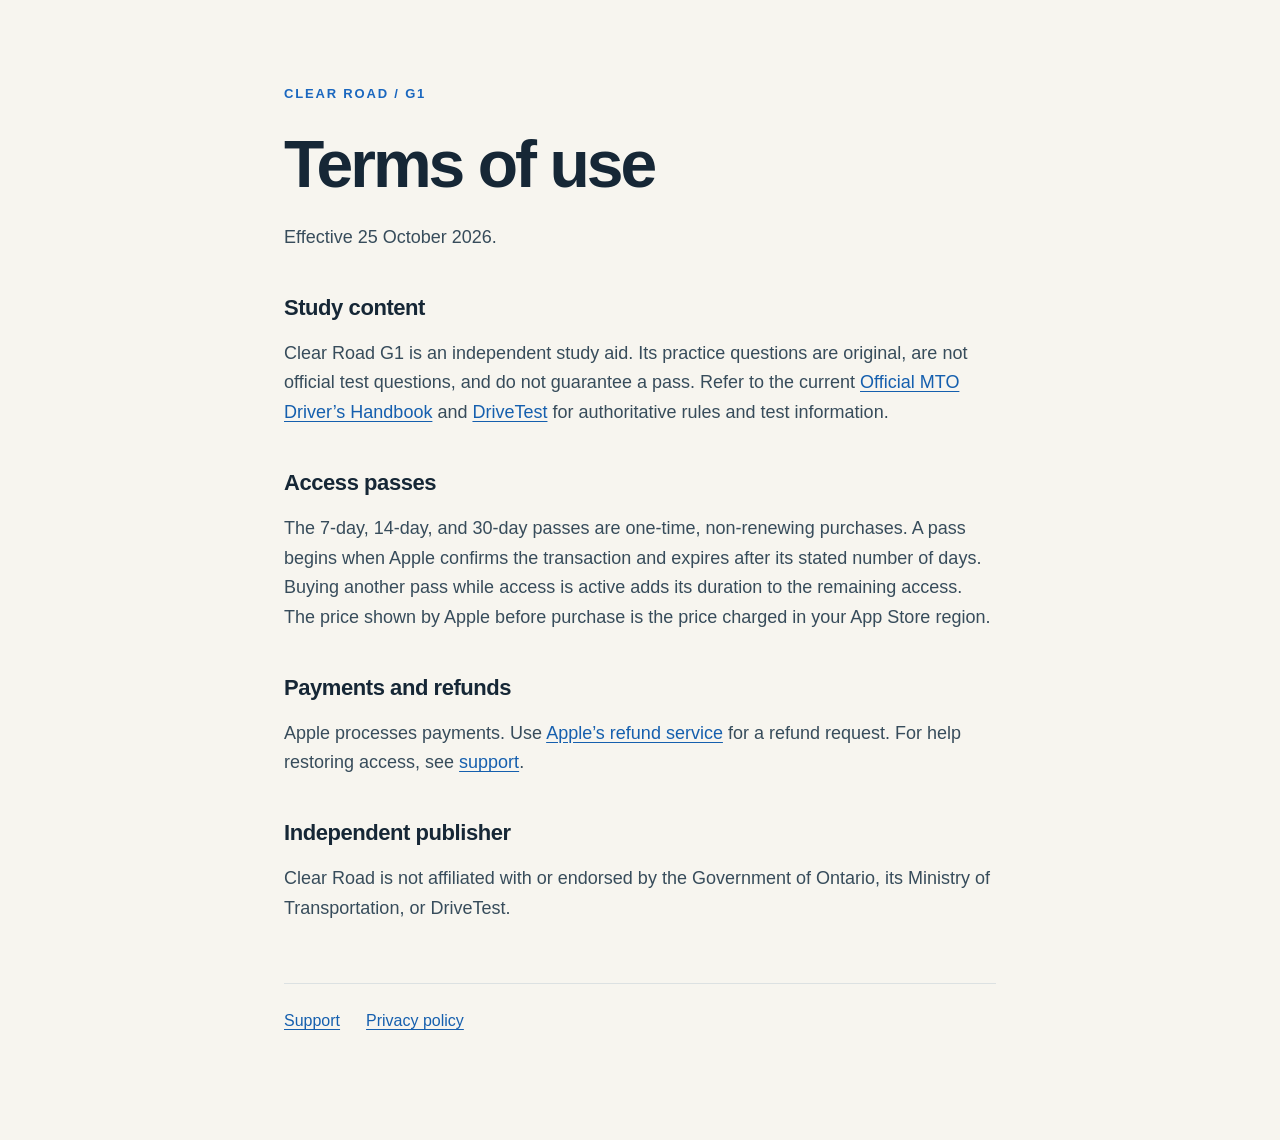
==== terms.html @ 562b2684 "Publish Clear Road G1 support and policies" ====
<!doctype html><html lang="en"><head><meta charset="utf-8"><meta name="viewport" content="width=device-width,initial-scale=1"><title>Clear Road G1 — Terms</title><link rel="stylesheet" href="style.css"></head><body><main><p class="eyebrow">CLEAR ROAD / G1</p><h1>Terms of use</h1><p>Effective 25 October 2026.</p><h2>Study content</h2><p>Clear Road G1 is an independent study aid. Its practice questions are original, are not official test questions, and do not guarantee a pass. Refer to the current <a href="https://www.ontario.ca/document/official-mto-drivers-handbook">Official MTO Driver’s Handbook</a> and <a href="https://drivetest.ca/tests/knowledge-tests/">DriveTest</a> for authoritative rules and test information.</p><h2>Access passes</h2><p>The 7-day, 14-day, and 30-day passes are one-time, non-renewing purchases. A pass begins when Apple confirms the transaction and expires after its stated number of days. Buying another pass while access is active adds its duration to the remaining access. The price shown by Apple before purchase is the price charged in your App Store region.</p><h2>Payments and refunds</h2><p>Apple processes payments. Use <a href="https://reportaproblem.apple.com/">Apple’s refund service</a> for a refund request. For help restoring access, see <a href="index.html">support</a>.</p><h2>Independent publisher</h2><p>Clear Road is not affiliated with or endorsed by the Government of Ontario, its Ministry of Transportation, or DriveTest.</p><nav><a href="index.html">Support</a><a href="privacy.html">Privacy policy</a></nav></main></body></html>
---- style.css ----
:root{font-family:-apple-system,BlinkMacSystemFont,"Helvetica Neue",sans-serif;color:#162736;background:#f7f5ef}*{box-sizing:border-box}body{margin:0}main{max-width:760px;margin:0 auto;padding:70px 24px 110px}.eyebrow{color:#1a67bf;font-size:13px;font-weight:750;letter-spacing:.14em}h1{font-size:clamp(42px,8vw,66px);letter-spacing:-.045em;line-height:1.04;margin:26px 0 24px}h2{font-size:22px;letter-spacing:-.02em;margin:42px 0 10px}p{font-size:18px;line-height:1.65;color:#374c5b}a{color:#155fae;text-underline-offset:3px}nav{display:flex;gap:26px;border-top:1px solid #dce1e2;padding-top:28px;margin-top:60px}
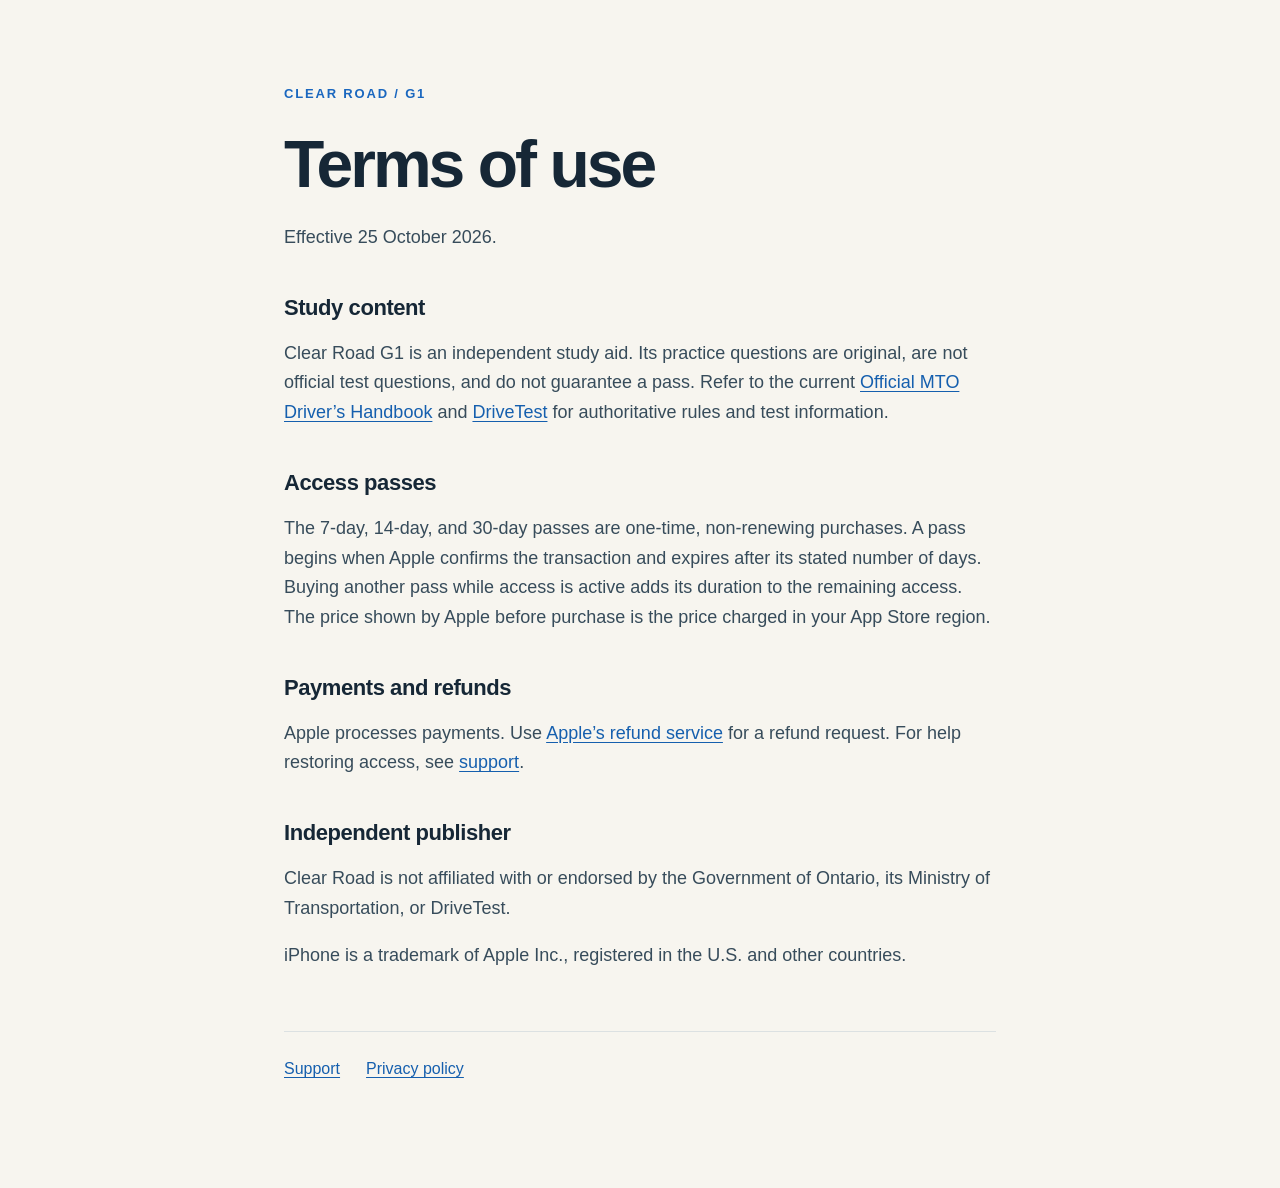
==== commit 0a3bd3f7: "Add iPhone trademark attribution" ====
--- a/terms.html
+++ b/terms.html
@@ -1 +1 @@
-<!doctype html><html lang="en"><head><meta charset="utf-8"><meta name="viewport" content="width=device-width,initial-scale=1"><title>Clear Road G1 — Terms</title><link rel="stylesheet" href="style.css"></head><body><main><p class="eyebrow">CLEAR ROAD / G1</p><h1>Terms of use</h1><p>Effective 25 October 2026.</p><h2>Study content</h2><p>Clear Road G1 is an independent study aid. Its practice questions are original, are not official test questions, and do not guarantee a pass. Refer to the current <a href="https://www.ontario.ca/document/official-mto-drivers-handbook">Official MTO Driver’s Handbook</a> and <a href="https://drivetest.ca/tests/knowledge-tests/">DriveTest</a> for authoritative rules and test information.</p><h2>Access passes</h2><p>The 7-day, 14-day, and 30-day passes are one-time, non-renewing purchases. A pass begins when Apple confirms the transaction and expires after its stated number of days. Buying another pass while access is active adds its duration to the remaining access. The price shown by Apple before purchase is the price charged in your App Store region.</p><h2>Payments and refunds</h2><p>Apple processes payments. Use <a href="https://reportaproblem.apple.com/">Apple’s refund service</a> for a refund request. For help restoring access, see <a href="index.html">support</a>.</p><h2>Independent publisher</h2><p>Clear Road is not affiliated with or endorsed by the Government of Ontario, its Ministry of Transportation, or DriveTest.</p><nav><a href="index.html">Support</a><a href="privacy.html">Privacy policy</a></nav></main></body></html>
+<!doctype html><html lang="en"><head><meta charset="utf-8"><meta name="viewport" content="width=device-width,initial-scale=1"><title>Clear Road G1 — Terms</title><link rel="stylesheet" href="style.css"></head><body><main><p class="eyebrow">CLEAR ROAD / G1</p><h1>Terms of use</h1><p>Effective 25 October 2026.</p><h2>Study content</h2><p>Clear Road G1 is an independent study aid. Its practice questions are original, are not official test questions, and do not guarantee a pass. Refer to the current <a href="https://www.ontario.ca/document/official-mto-drivers-handbook">Official MTO Driver’s Handbook</a> and <a href="https://drivetest.ca/tests/knowledge-tests/">DriveTest</a> for authoritative rules and test information.</p><h2>Access passes</h2><p>The 7-day, 14-day, and 30-day passes are one-time, non-renewing purchases. A pass begins when Apple confirms the transaction and expires after its stated number of days. Buying another pass while access is active adds its duration to the remaining access. The price shown by Apple before purchase is the price charged in your App Store region.</p><h2>Payments and refunds</h2><p>Apple processes payments. Use <a href="https://reportaproblem.apple.com/">Apple’s refund service</a> for a refund request. For help restoring access, see <a href="index.html">support</a>.</p><h2>Independent publisher</h2><p>Clear Road is not affiliated with or endorsed by the Government of Ontario, its Ministry of Transportation, or DriveTest.</p><p>iPhone is a trademark of Apple Inc., registered in the U.S. and other countries.</p><nav><a href="index.html">Support</a><a href="privacy.html">Privacy policy</a></nav></main></body></html>
